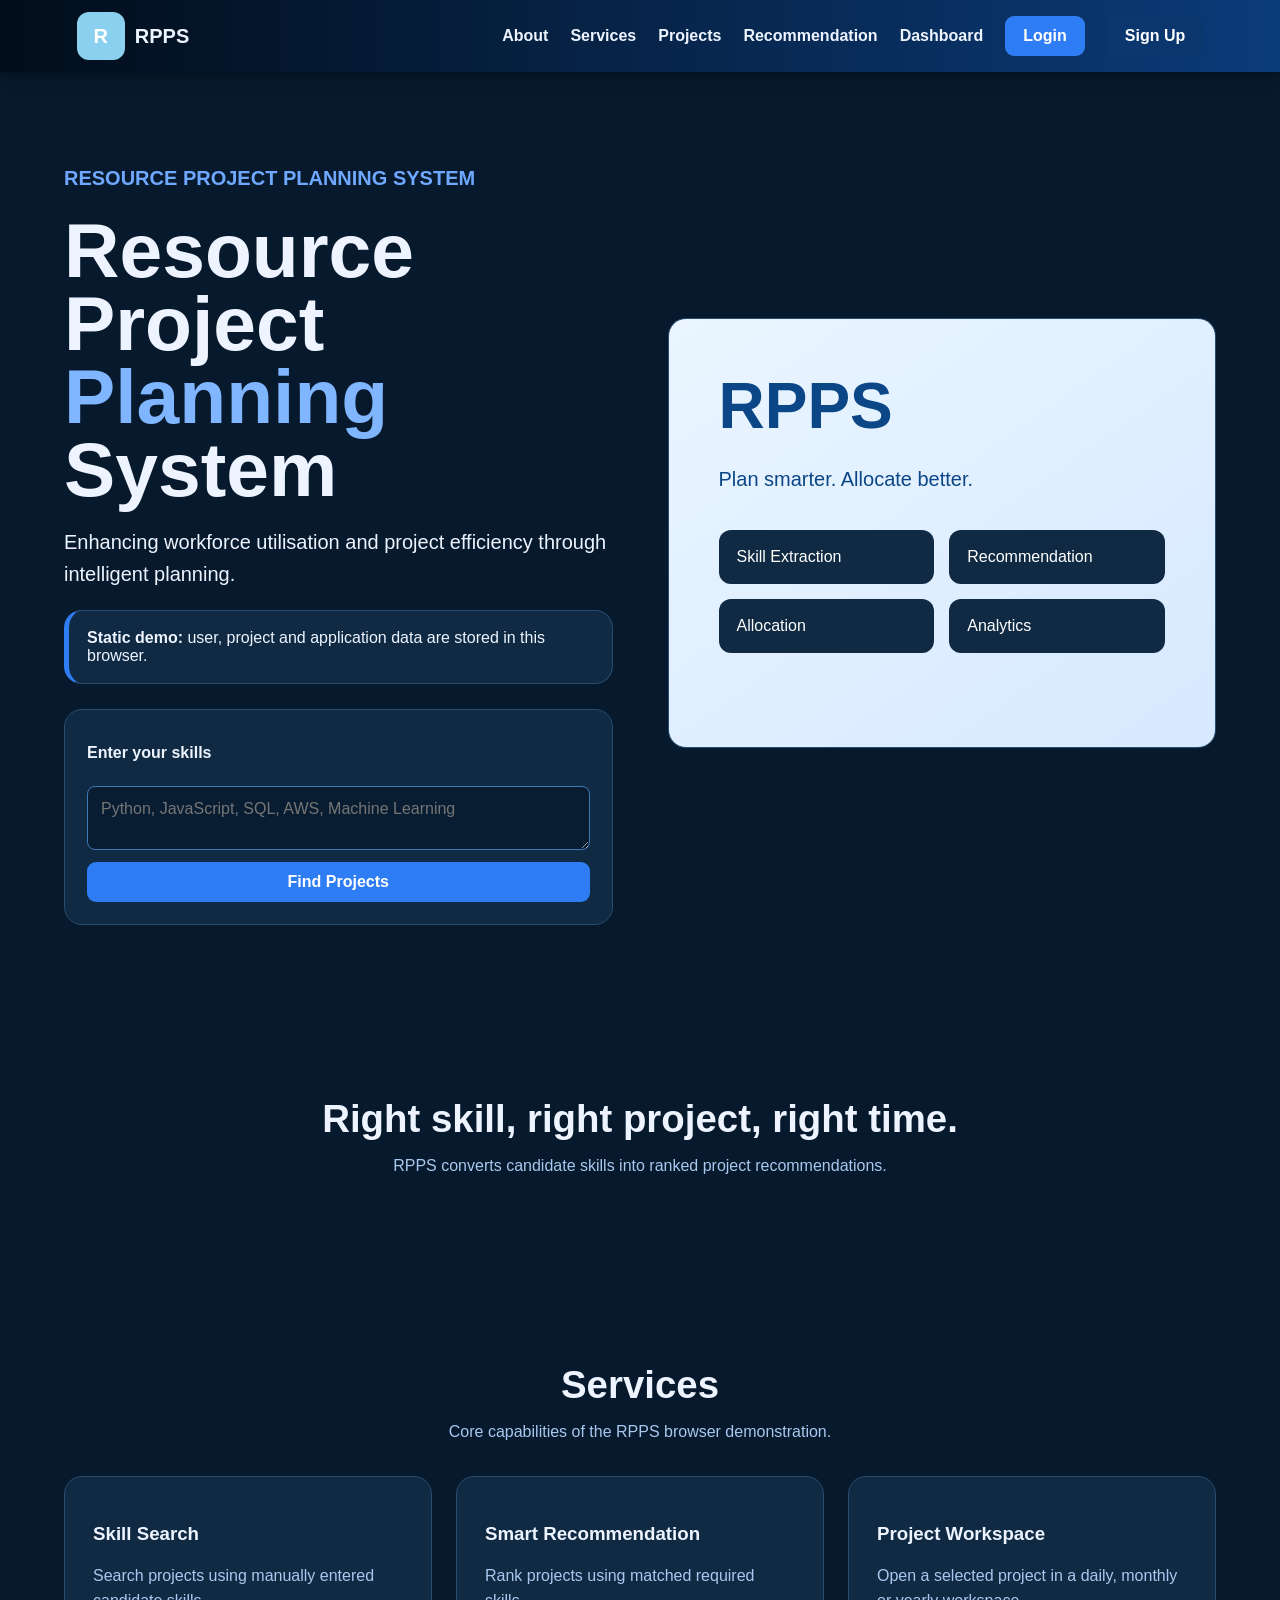
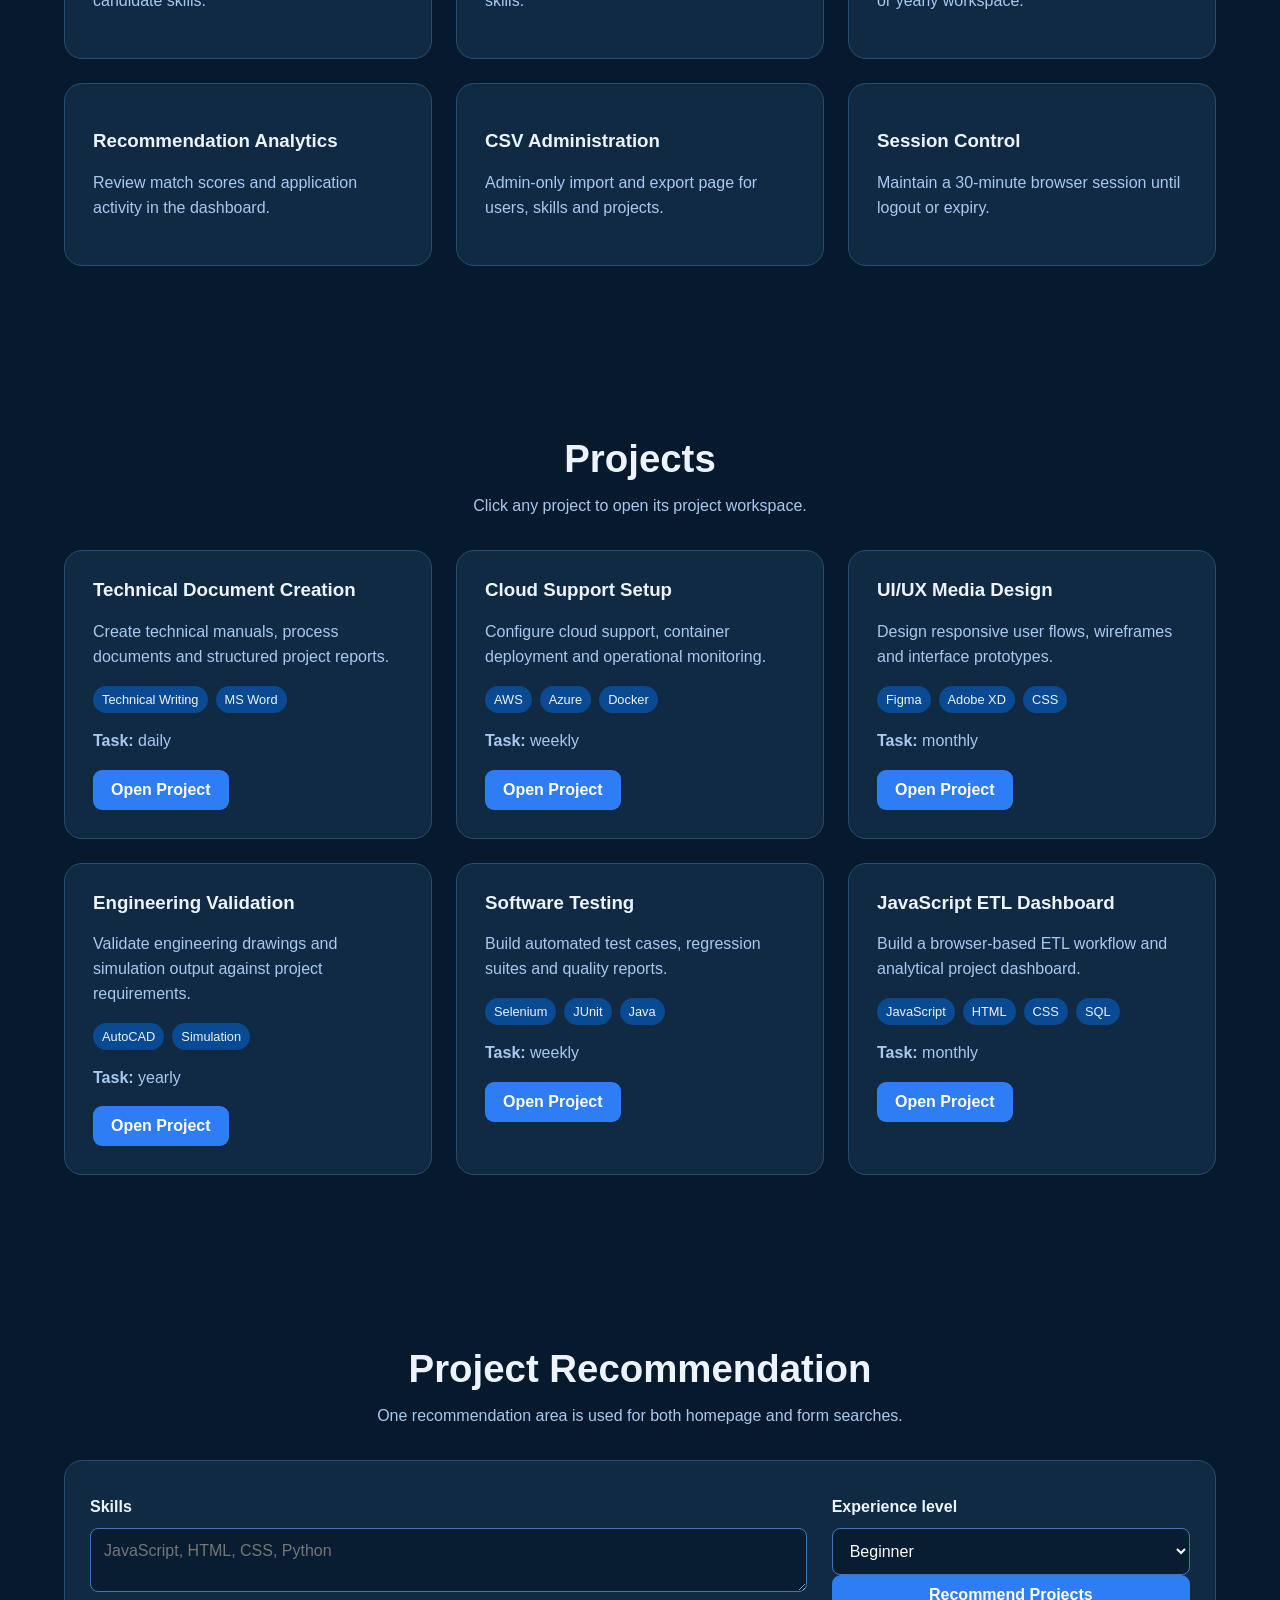
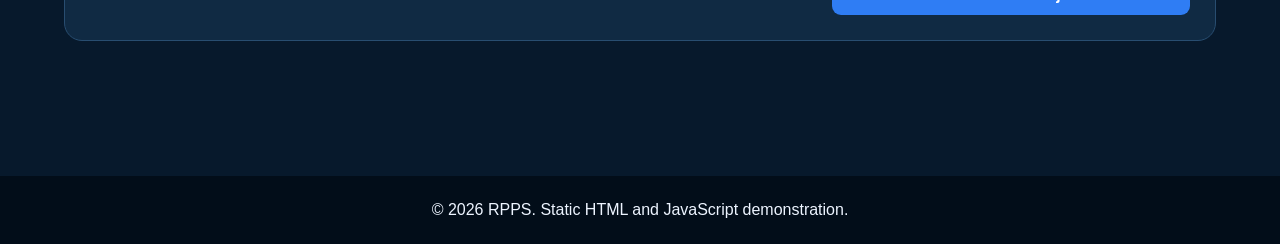
==== index.html @ f6f6fb82 "first commit" ====
<!DOCTYPE html>
<html lang="en">
<head>
  <meta charset="UTF-8" />
  <meta name="viewport" content="width=device-width, initial-scale=1.0" />
  <title>RPPS | Project Recommendation</title>
  <link rel="stylesheet" href="css/style.css" />
</head>
<body>
<header class="site-header">
  <a class="brand" href="index.html"><span class="brand-icon">R</span><span>RPPS</span></a>
  <button id="menuBtn" class="menu-btn" aria-label="Toggle navigation">☰</button>
  <nav id="mainNav" class="main-nav">
    <a href="#about">About</a><a href="#services">Services</a><a href="#projects">Projects</a>
    <a href="#recommendation">Recommendation</a><a href="dashboard.html">Dashboard</a>
    <a id="csvAdminLink" class="hidden" href="csv-admin.html">CSV Admin</a>
    <button id="loginOpen" class="btn btn-primary">Login</button>
    <button id="registerOpen" class="btn btn-dark">Sign Up</button>
    <button id="logoutBtn" class="btn btn-danger hidden">Logout</button>
  </nav>
</header>

<main>
  <section class="hero section-shell">
    <div class="hero-copy">
      <p class="eyebrow">RESOURCE PROJECT PLANNING SYSTEM</p>
      <h1>Resource Project <span>Planning</span> System</h1>
      <p>Enhancing workforce utilisation and project efficiency through intelligent planning.</p>
      <div class="notice"><strong>Static demo:</strong> user, project and application data are stored in this browser.</div>
      <div class="skill-search">
        <label for="heroSkills">Enter your skills</label>
        <textarea id="heroSkills" placeholder="Python, JavaScript, SQL, AWS, Machine Learning"></textarea>
        <button id="heroRecommendBtn" class="btn btn-primary">Find Projects</button>
      </div>
    </div>
    <div class="hero-card">
      <div class="hero-graphic">
        <h2>RPPS</h2><p>Plan smarter. Allocate better.</p>
        <div class="graphic-grid"><span>Skill Extraction</span><span>Recommendation</span><span>Allocation</span><span>Analytics</span></div>
      </div>
    </div>
  </section>

  <section id="about" class="section-shell center-section">
    <h2>Right skill, right project, right time.</h2>
    <p>RPPS converts candidate skills into ranked project recommendations.</p>
  </section>

  <section id="services" class="section-shell">
    <div class="section-heading"><h2>Services</h2><p>Core capabilities of the RPPS browser demonstration.</p></div>
    <div class="card-grid">
      <article class="info-card"><h3>Skill Search</h3><p>Search projects using manually entered candidate skills.</p></article>
      <article class="info-card"><h3>Smart Recommendation</h3><p>Rank projects using matched required skills.</p></article>
      <article class="info-card"><h3>Project Workspace</h3><p>Open a selected project in a daily, monthly or yearly workspace.</p></article>
      <article class="info-card"><h3>Recommendation Analytics</h3><p>Review match scores and application activity in the dashboard.</p></article>
      <article class="info-card"><h3>CSV Administration</h3><p>Admin-only import and export page for users, skills and projects.</p></article>
      <article class="info-card"><h3>Session Control</h3><p>Maintain a 30-minute browser session until logout or expiry.</p></article>
    </div>
  </section>

  <section id="projects" class="section-shell">
    <div class="section-heading"><h2>Projects</h2><p>Click any project to open its project workspace.</p></div>
    <div id="projectList" class="project-grid"></div>
  </section>

  <section id="recommendation" class="section-shell">
    <div class="section-heading"><h2>Project Recommendation</h2><p>One recommendation area is used for both homepage and form searches.</p></div>
    <div class="recommend-panel">
      <div>
        <label for="recommendSkills">Skills</label>
        <textarea id="recommendSkills" placeholder="JavaScript, HTML, CSS, Python"></textarea>
      </div>
      <div>
        <label for="experienceLevel">Experience level</label>
        <select id="experienceLevel"><option>Beginner</option><option>Intermediate</option><option>Advanced</option></select>
        <button id="recommendBtn" class="btn btn-primary full">Recommend Projects</button>
      </div>
    </div>
    <p id="recommendationMessage" class="form-message"></p>
    <div id="recommendationResults" class="project-grid"></div>
  </section>
</main>

<footer>© 2026 RPPS. Static HTML and JavaScript demonstration.</footer>

<div id="authModal" class="modal hidden" role="dialog" aria-modal="true">
  <div class="modal-card">
    <button id="modalClose" class="modal-close">×</button>
    <div class="auth-tabs"><button id="loginTab" class="active">Login</button><button id="registerTab">Register</button></div>
    <form id="loginForm">
      <h2>Login</h2>
      <label>Email<input id="loginEmail" type="email" required autocomplete="email"></label>
      <label>Password<input id="loginPassword" type="password" required autocomplete="current-password"></label>
      <button class="btn btn-primary full" type="submit">Login</button>
    </form>
    <form id="registerForm" class="hidden">
      <h2>Create Account</h2>
      <label>Full name<input id="registerName" type="text" minlength="2" maxlength="60" required></label>
      <label>Email<input id="registerEmail" type="email" required autocomplete="email"></label>
      <label>Password<input id="registerPassword" type="password" minlength="8" required autocomplete="new-password"></label>
      <label>Skills<textarea id="registerSkills" placeholder="Python, SQL, JavaScript" required></textarea></label>
      <small id="skillHelp">Skills are required. When you search first, they are copied here automatically.</small>
      <button class="btn btn-primary full" type="submit">Register</button>
    </form>
    <p id="authMessage" class="form-message"></p>
  </div>
</div>

<script src="js/common.js"></script>
<script src="js/app.js"></script>
</body>
</html>
---- css/style.css ----
:root{--bg:#07192c;--panel:#102a43;--panel2:#0c2239;--line:#284d70;--primary:#2f7df4;--primary2:#6fa8ff;--text:#edf4ff;--muted:#a9c8ef;--danger:#c0392b;--light:#f4f6f8;--ink:#20242a}
*{box-sizing:border-box}html{scroll-behavior:smooth}body{margin:0;font-family:Inter,Arial,sans-serif;background:var(--bg);color:var(--text)}button,input,textarea,select{font:inherit}a{color:inherit;text-decoration:none}.hidden{display:none!important}.site-header,.workspace-header{position:sticky;top:0;z-index:20;display:flex;align-items:center;justify-content:space-between;padding:12px 6%;background:linear-gradient(90deg,#020d19,#0b3b79);box-shadow:0 3px 15px #0005}.brand{display:flex;align-items:center;gap:10px;font-weight:800;font-size:1.25rem}.brand-icon{display:grid;place-items:center;width:48px;height:48px;border-radius:12px;background:#8bd1ef;color:white}.main-nav,.workspace-header nav{display:flex;align-items:center;gap:22px}.main-nav a,.workspace-header a{font-weight:700}.menu-btn{display:none;background:transparent;color:white;border:1px solid #ffffff88;border-radius:8px;padding:8px 12px}.btn{border:0;border-radius:9px;padding:11px 18px;font-weight:800;cursor:pointer;display:inline-block}.btn-primary{background:var(--primary);color:#fff}.btn-dark{background:#0b376e;color:#fff}.btn-danger{background:var(--danger);color:#fff}.full{width:100%;text-align:center}.section-shell{width:min(1450px,90%);margin:auto;padding:70px 0}.hero{display:grid;grid-template-columns:1fr 1fr;gap:55px;align-items:center;min-height:760px}.eyebrow{color:var(--primary2);font-weight:800}.hero h1{font-size:clamp(3rem,6vw,6rem);line-height:.95;margin:15px 0}.hero h1 span{color:#80b5ff}.hero p{font-size:1.25rem;line-height:1.6}.notice,.skill-search,.hero-graphic,.info-card,.project-card,.recommend-panel,.dashboard-card{background:var(--panel);border:1px solid var(--line);border-radius:18px}.notice{padding:18px;border-left:5px solid var(--primary)}.skill-search{margin-top:25px;padding:22px;display:grid;gap:12px}.hero-graphic{padding:50px;background:linear-gradient(145deg,#eaf5ff,#d7e9ff);color:#0b4787;min-height:430px}.hero-graphic h2{font-size:4rem;margin:0}.graphic-grid{display:grid;grid-template-columns:1fr 1fr;gap:15px;margin-top:35px}.graphic-grid span{padding:18px;background:#102a43;color:#fff;border-radius:12px}.center-section,.section-heading{text-align:center}.section-heading{margin-bottom:35px}.section-heading.left{text-align:left}.section-heading h1,.section-heading h2,.center-section h2{font-size:2.4rem;margin-bottom:10px}.section-heading p,.center-section p{color:var(--muted)}.card-grid,.project-grid{display:grid;grid-template-columns:repeat(3,1fr);gap:24px}.info-card,.project-card{padding:28px}.info-card p,.project-card p{color:var(--muted);line-height:1.55}.project-card{cursor:pointer;transition:.2s}.project-card:hover{transform:translateY(-4px);border-color:var(--primary2)}.project-card h3{margin-top:0}.skill-tags{display:flex;gap:8px;flex-wrap:wrap}.skill-tags span,.badge{background:#0a4a92;padding:6px 9px;border-radius:999px;font-size:.8rem}.match{font-size:1.5rem;font-weight:900;color:#7ed4ff}.recommend-panel{display:grid;grid-template-columns:2fr 1fr;gap:25px;padding:25px;margin-bottom:25px}label{display:grid;gap:8px;font-weight:800;margin:12px 0}input,textarea,select{width:100%;padding:13px;border:1px solid #3f78b5;border-radius:8px;background:#091d32;color:#fff}textarea{resize:vertical}.form-message{min-height:24px;color:#ffcb6b}.modal{position:fixed;inset:0;z-index:50;background:#000b;display:grid;place-items:center;padding:20px}.modal-card{width:min(520px,100%);background:var(--panel2);padding:28px;border-radius:16px;position:relative;border:1px solid var(--line)}.modal-close{position:absolute;right:15px;top:10px;background:transparent;color:white;border:0;font-size:2rem}.auth-tabs{display:flex;gap:10px}.auth-tabs button{flex:1;padding:10px;background:#09213b;color:white;border:1px solid var(--line)}.auth-tabs .active{background:var(--primary)}footer{padding:25px;text-align:center;background:#020d19}.stats-grid,.task-summary{display:grid;grid-template-columns:repeat(4,1fr);gap:18px}.stat,.task-summary>div{background:#fff;color:var(--ink);padding:25px;text-align:center;border-radius:12px;border-top:4px solid #5d90d8;box-shadow:0 5px 15px #0002}.stat span,.task-summary strong{display:block;color:#4f82cf;font-size:1.8rem}.dashboard-card{padding:25px;margin-top:25px}.table-wrap{overflow:auto}table{width:100%;border-collapse:collapse}th,td{padding:13px;border-bottom:1px solid var(--line);text-align:left}.analytics-row{display:grid;grid-template-columns:220px 1fr 70px;gap:15px;align-items:center;margin:14px 0}.bar-track{height:18px;background:#07192c;border-radius:20px;overflow:hidden}.bar-fill{height:100%;background:linear-gradient(90deg,#4b8cf5,#8ac6ff)}pre{white-space:pre-wrap;color:#b9d8ff}.file-label{margin-top:10px}.workspace-page{background:#f2f5f7;color:var(--ink)}.workspace-layout{display:grid;grid-template-columns:390px 1fr;min-height:calc(100vh - 72px)}.workspace-sidebar{background:#fff;padding:20px;border-right:1px solid #d6dde5}.workspace-sidebar h2{color:#4f82cf}.workspace-sidebar .project-card{background:#fff;color:var(--ink);box-shadow:0 3px 12px #0001;margin-bottom:15px}.workspace-sidebar .project-card p{color:#555}.cluster-item{padding:12px;border-left:5px solid #5d90d8;background:#f3f6fa;margin:10px 0;border-radius:6px}.workspace-main{padding:25px}.project-form-card{background:#fff;padding:22px;border:1px solid #ccd3da;border-radius:8px;box-shadow:0 3px 10px #0001}.project-form-card input,.project-form-card textarea{background:#fff;color:#222;border-color:#d2dae2}.project-form-title{display:flex;justify-content:space-between;align-items:center}.form-grid{display:grid;grid-template-columns:1fr 1fr;gap:16px}.input-prefix{display:flex}.input-prefix span{padding:12px;border:1px solid #d2dae2;background:#f4f6f8}.input-prefix input{border-radius:0 8px 8px 0}.resource-links a{display:inline-block;margin:4px 8px 8px 0;color:#246fc9;text-decoration:underline}.workspace-actions{display:flex;gap:12px;margin-top:16px}
@media(max-width:950px){.main-nav{display:none;position:absolute;top:72px;left:0;right:0;flex-direction:column;background:#08274b;padding:20px}.main-nav.open{display:flex}.menu-btn{display:block}.hero,.recommend-panel,.workspace-layout{grid-template-columns:1fr}.card-grid,.project-grid{grid-template-columns:1fr 1fr}.workspace-sidebar{border-right:0}.stats-grid,.task-summary{grid-template-columns:1fr 1fr}}
@media(max-width:620px){.card-grid,.project-grid,.stats-grid,.task-summary,.form-grid{grid-template-columns:1fr}.section-shell{width:92%}.hero h1{font-size:3.2rem}.analytics-row{grid-template-columns:1fr}.workspace-header nav{gap:8px;font-size:.85rem}}
.summary-tab{border:0;cursor:pointer;background:#fff;color:var(--ink);padding:25px;text-align:center;border-radius:12px;border-top:4px solid #5d90d8;box-shadow:0 5px 15px #0002}.summary-tab strong{display:block;color:#4f82cf;font-size:1.05rem;margin-top:8px}.summary-tab.active{outline:3px solid #79aef2;background:#eef6ff}.selected-project-mini{padding:14px;background:#edf5ff;border-left:5px solid #5d90d8;border-radius:8px;margin-bottom:18px}.selected-project-mini small{display:block;margin-top:6px;color:#596673}.task-sidebar-list{display:grid;gap:10px;margin-bottom:18px}.task-list-item{width:100%;display:flex;align-items:center;justify-content:space-between;gap:12px;text-align:left;border:1px solid #d7e0e9;background:#fff;padding:14px;border-radius:8px;cursor:pointer}.task-list-item:hover,.task-list-item.active{border-color:#5d90d8;background:#eef6ff}.task-list-item span{display:grid;gap:5px}.task-list-item small{color:#66727d}.priority{font-style:normal;font-size:.7rem;font-weight:900;padding:5px 8px;border-radius:999px}.priority.high{background:#ffe3e3;color:#a21d1d}.priority.medium{background:#fff1c9;color:#805a00}.priority.low{background:#dff4e5;color:#176b35}.priority.milestone{background:#e9ddff;color:#5c2a9d}.video-section{margin:20px 0}.video-container{aspect-ratio:16/9;max-width:760px;background:#091d32;border-radius:10px;overflow:hidden;display:grid;place-items:center}.video-container iframe,.video-container video{width:100%;height:100%;border:0}.video-placeholder{color:#c7d9ef;padding:20px;text-align:center}.empty-state{color:#68737d}.csv-card-grid{margin-top:28px}.csv-stats{margin-bottom:28px}
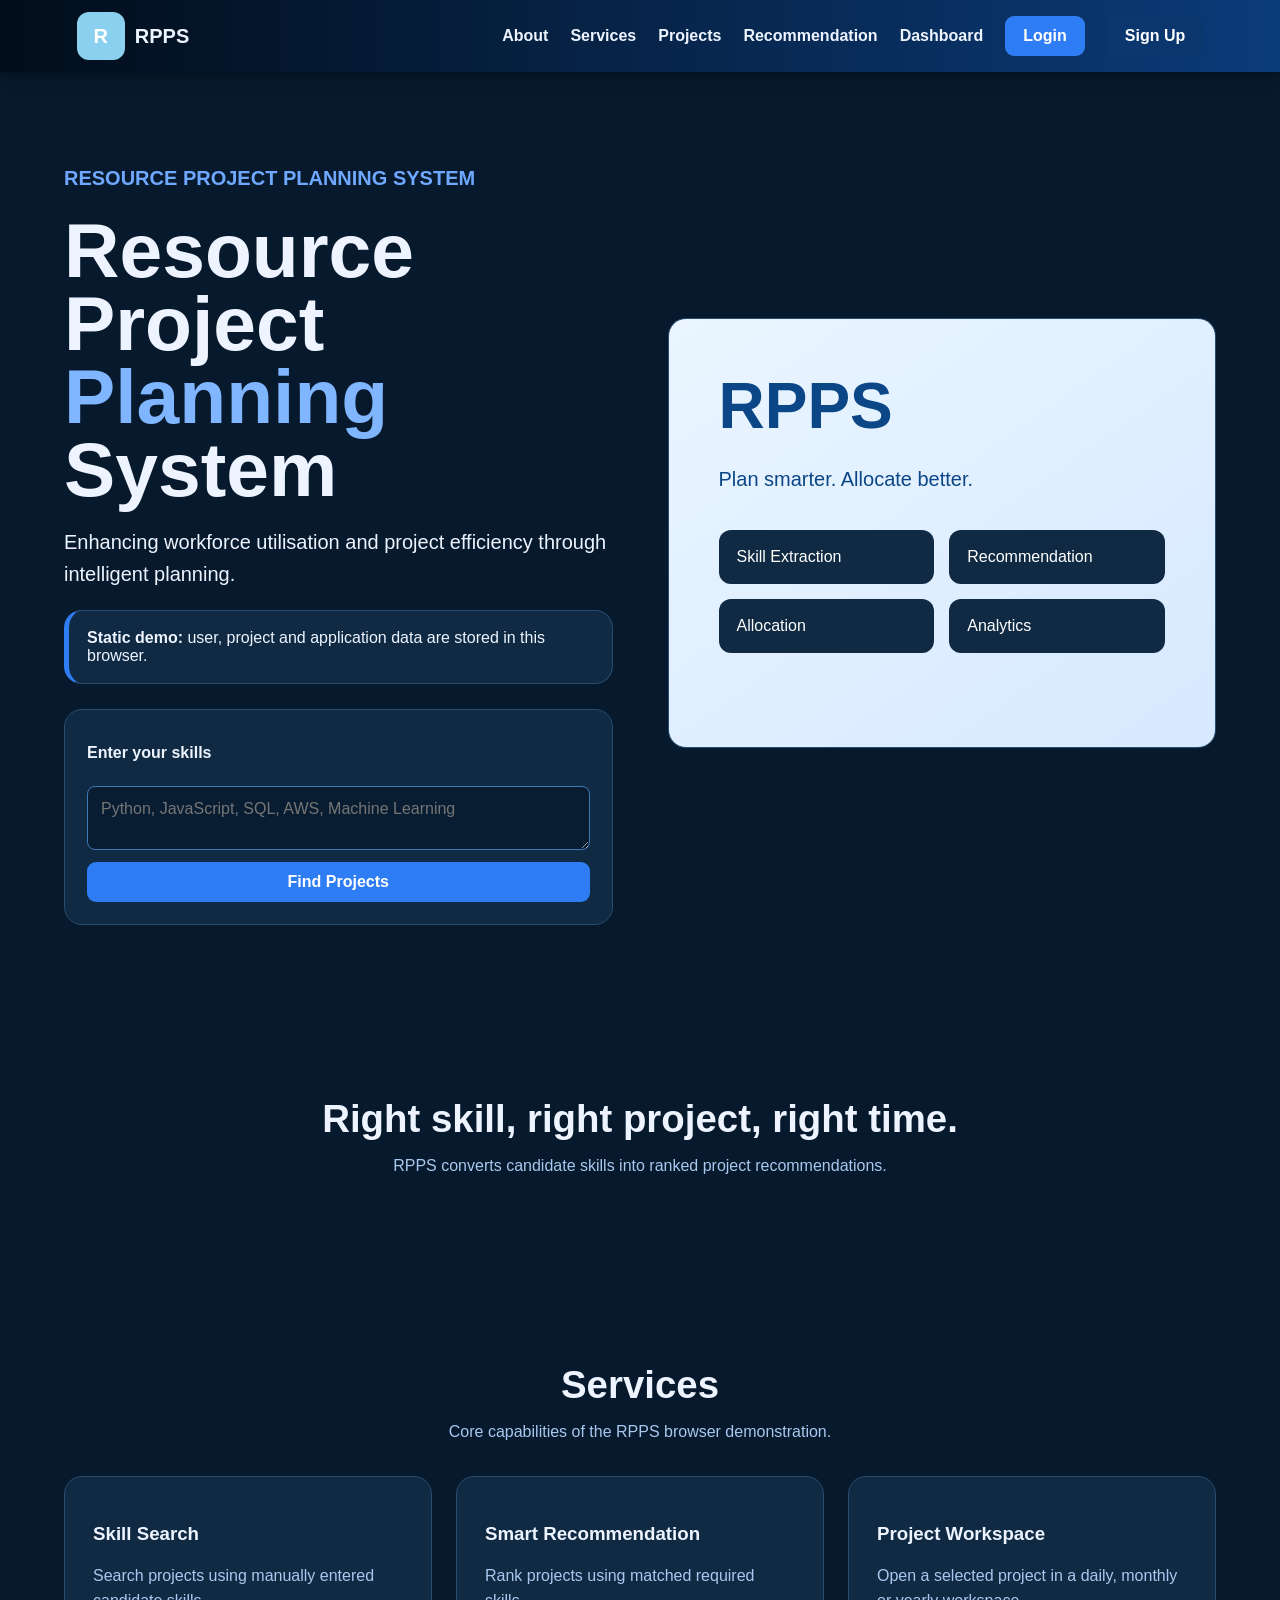
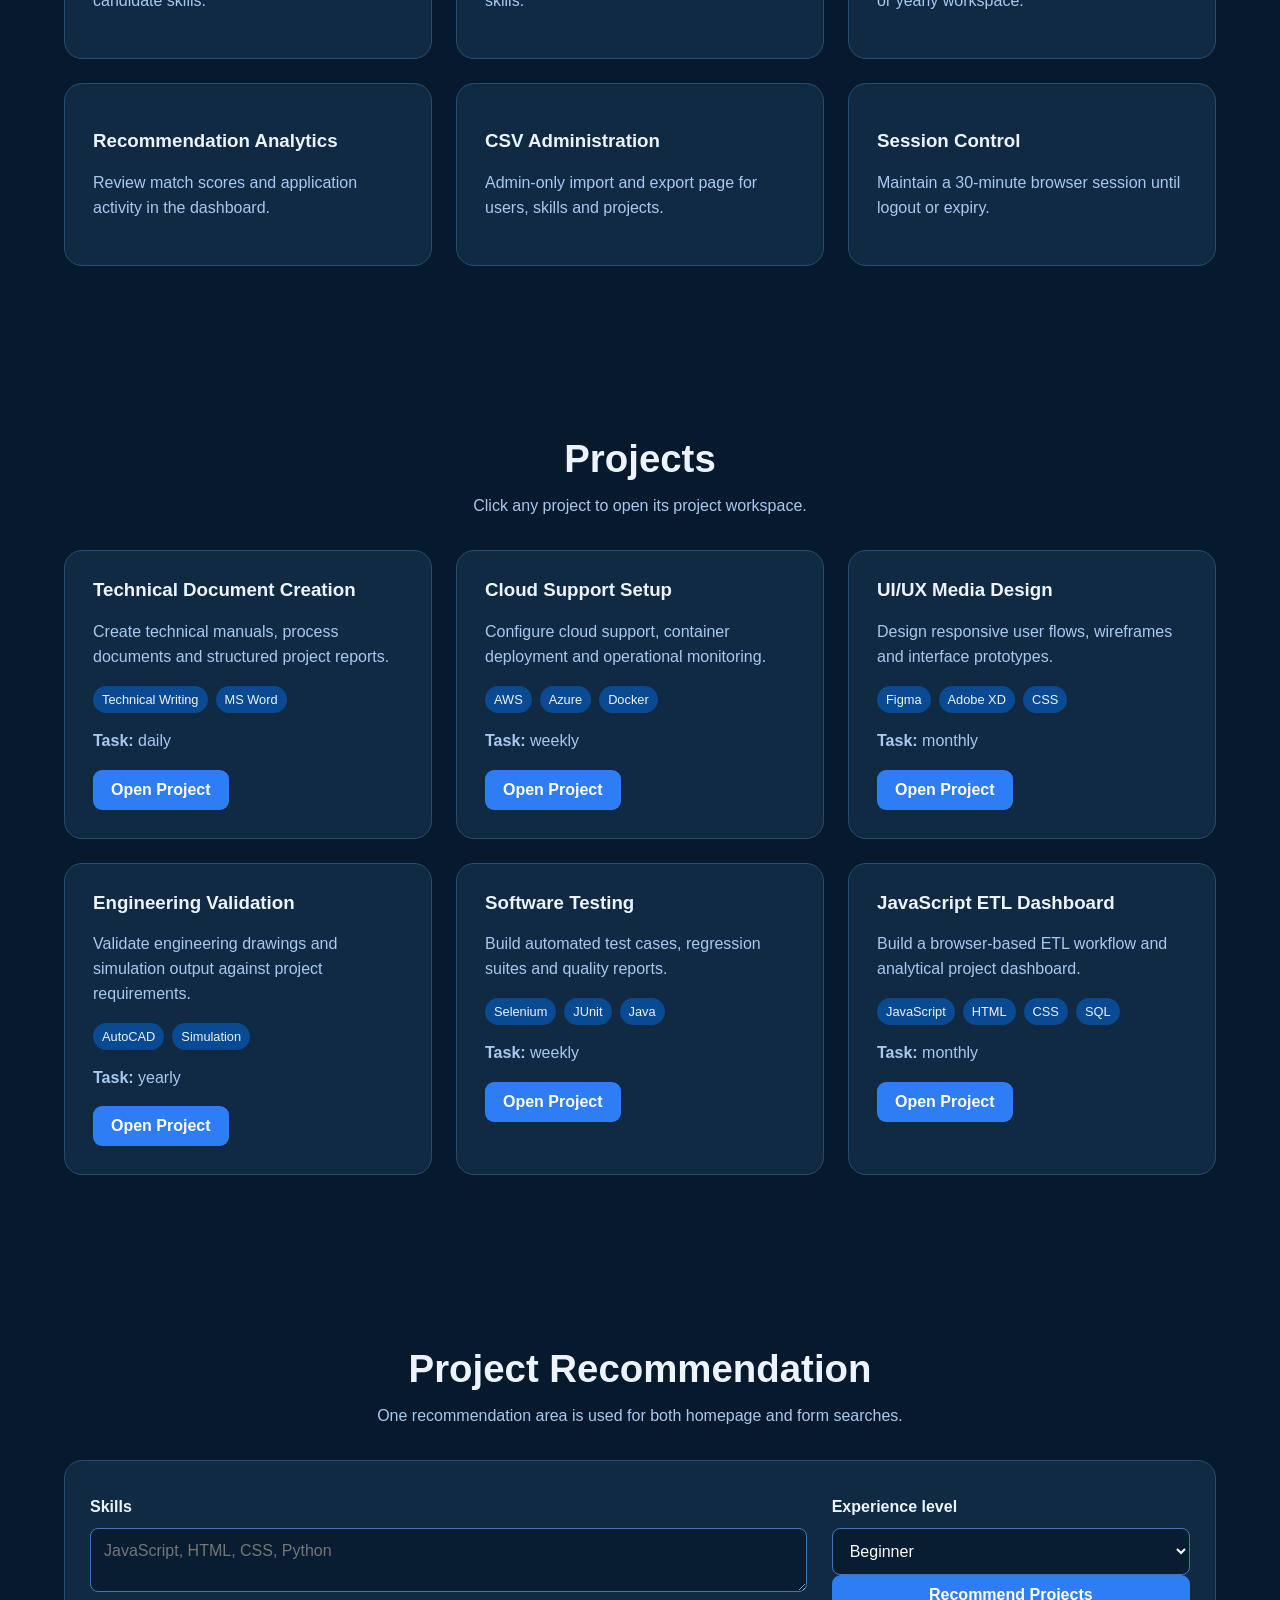
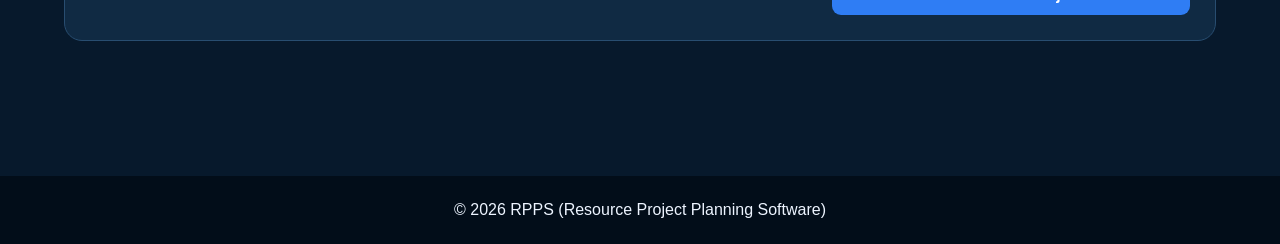
==== commit 58ef1fc6: "Update footer text for RPPS branding" ====
--- a/index.html
+++ b/index.html
@@ -81,7 +81,7 @@
   </section>
 </main>
 
-<footer>© 2026 RPPS. Static HTML and JavaScript demonstration.</footer>
+<footer>© 2026 RPPS (Resource Project Planning Software)</footer>
 
 <div id="authModal" class="modal hidden" role="dialog" aria-modal="true">
   <div class="modal-card">
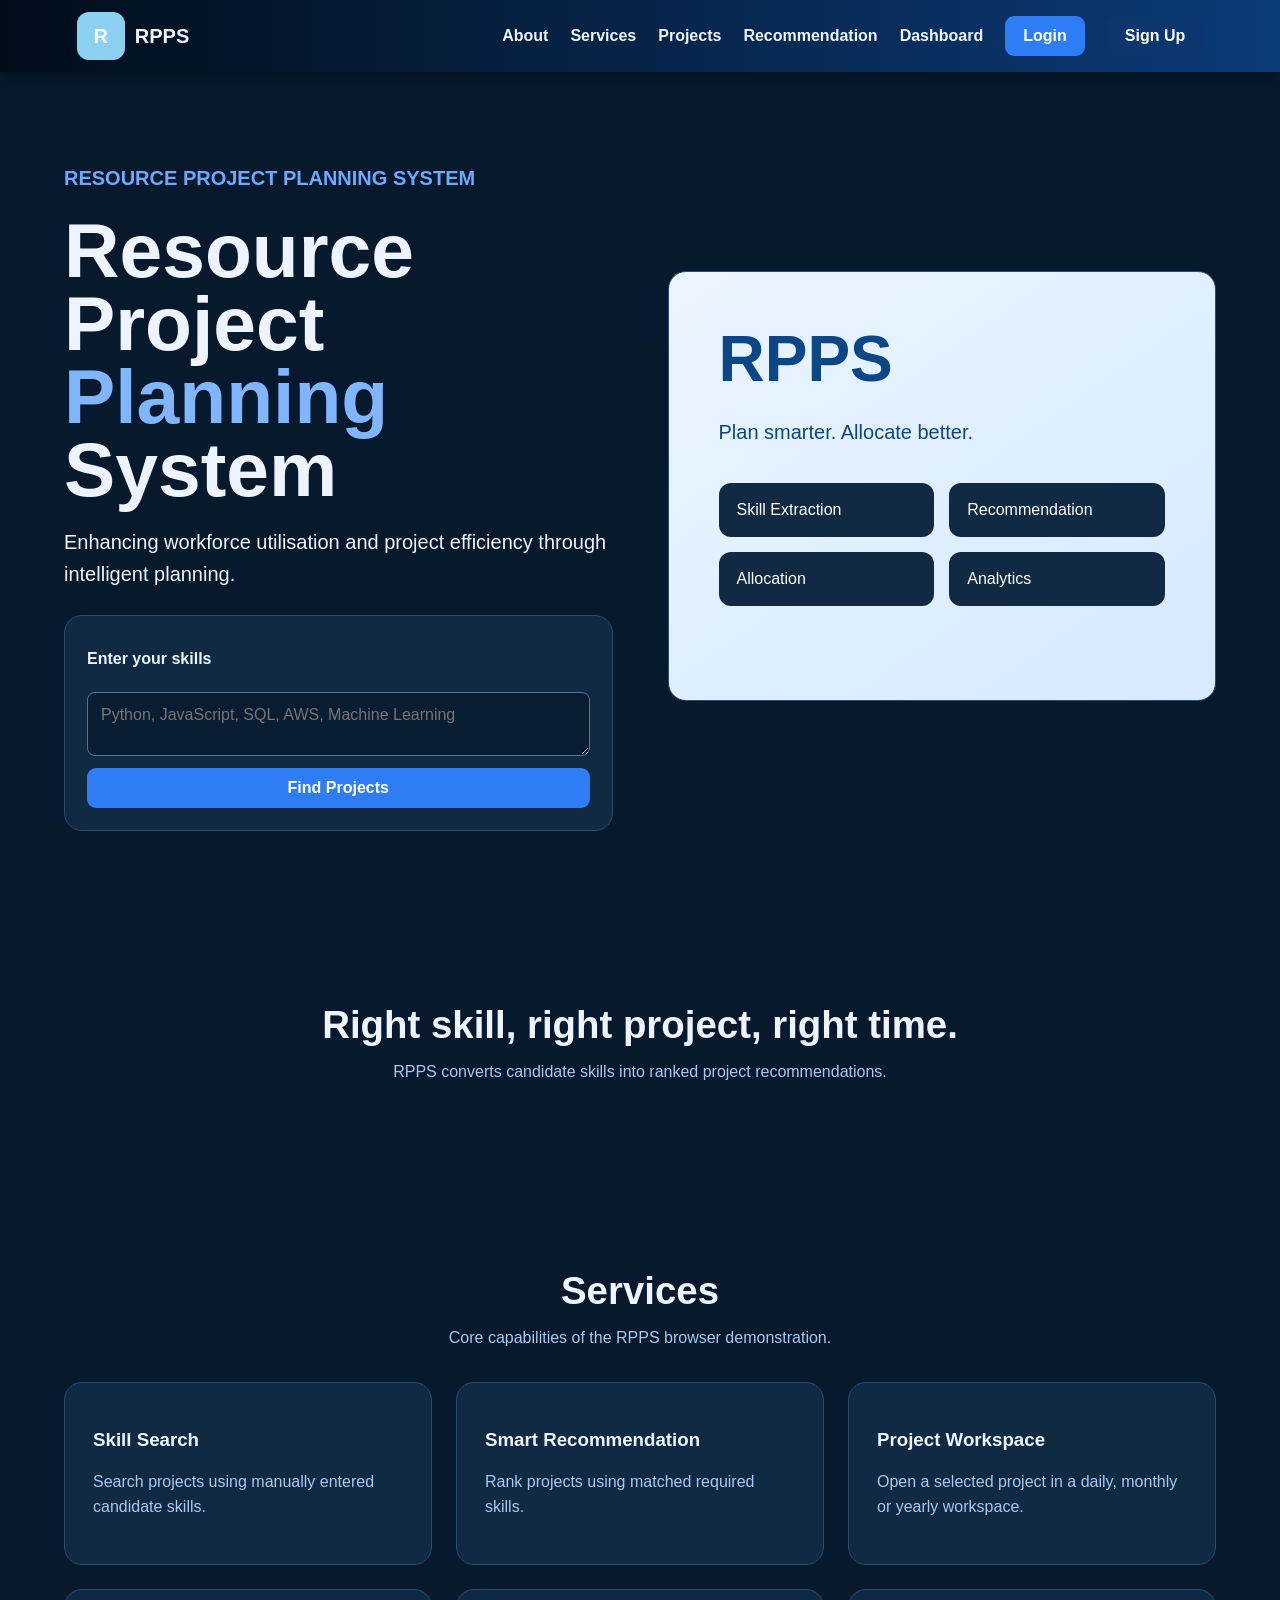
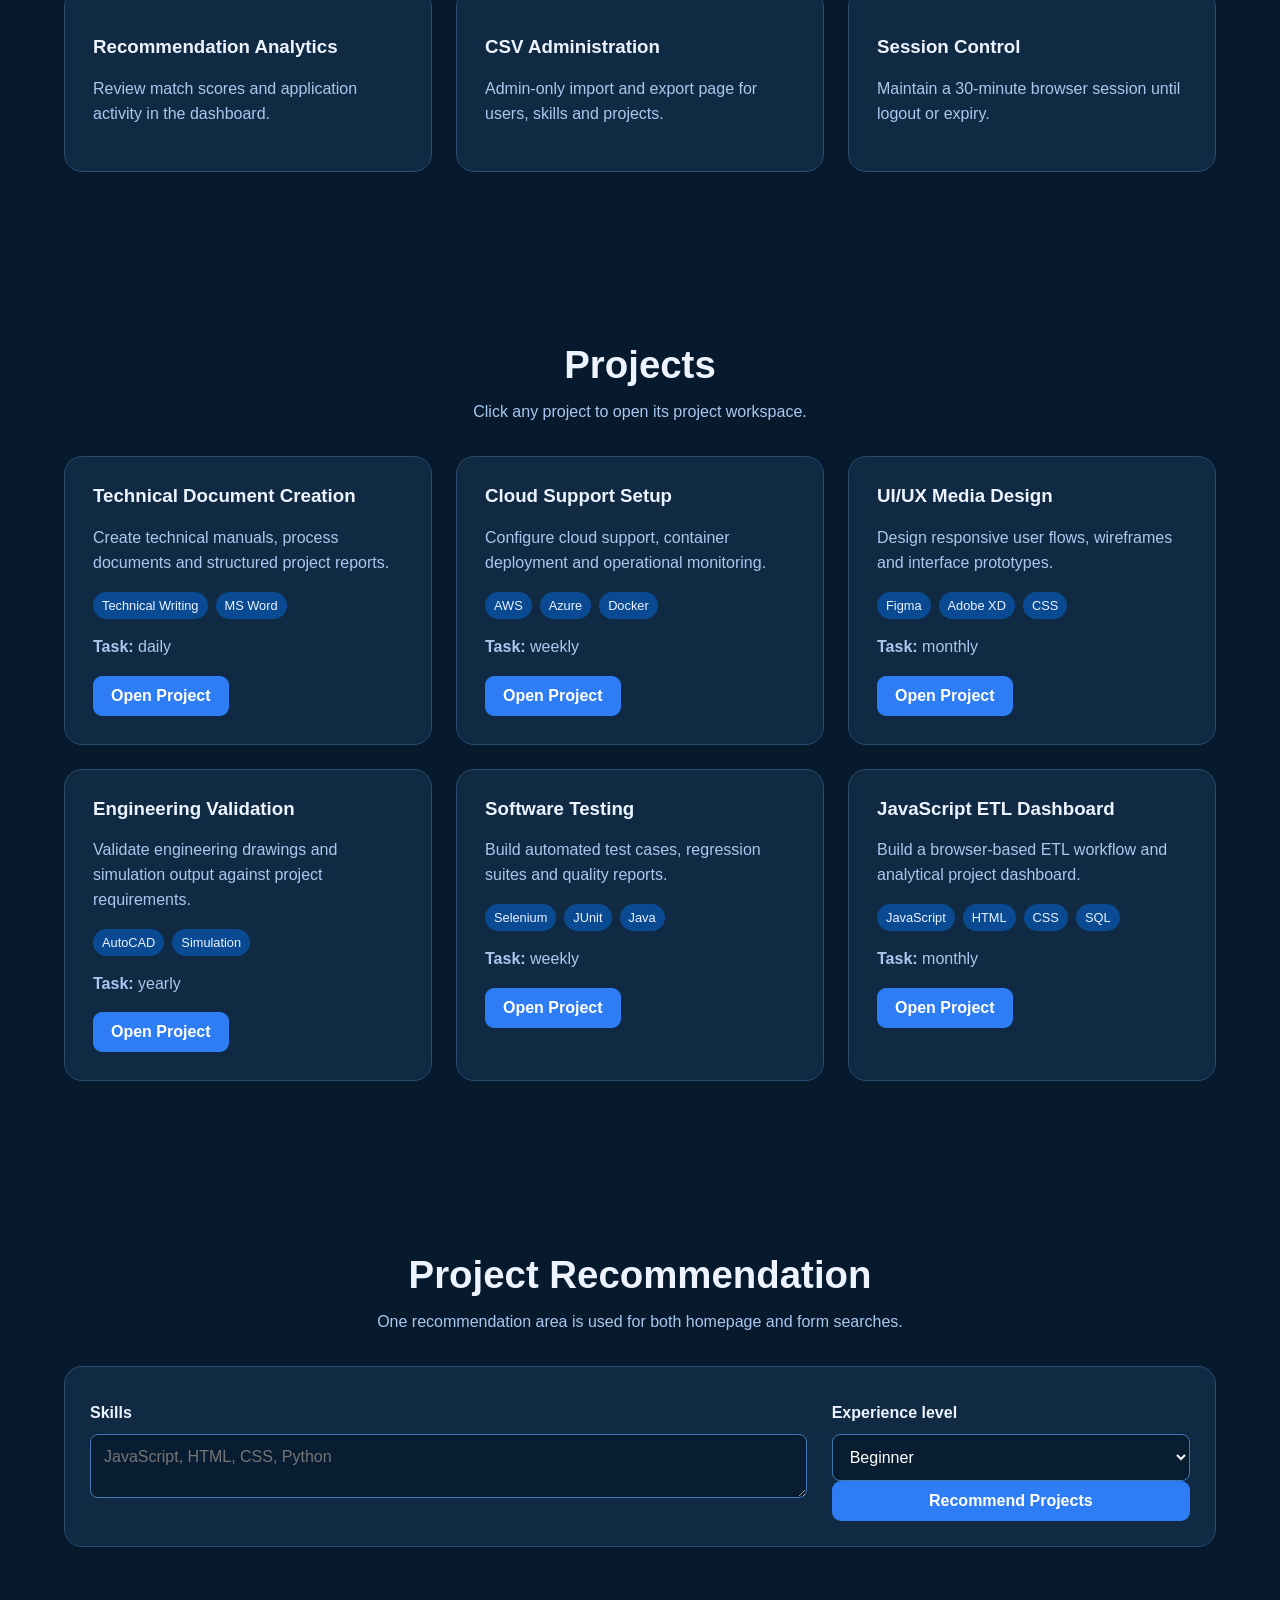
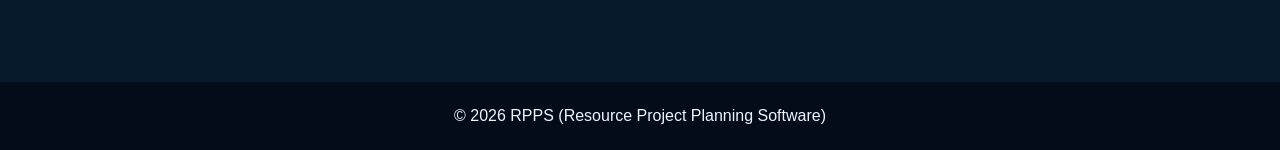
==== commit 45a6d3a0: "Remove static demo notice from index.html Removed static demo notice from the hero section." ====
--- a/index.html
+++ b/index.html
@@ -26,7 +26,6 @@
       <p class="eyebrow">RESOURCE PROJECT PLANNING SYSTEM</p>
       <h1>Resource Project <span>Planning</span> System</h1>
       <p>Enhancing workforce utilisation and project efficiency through intelligent planning.</p>
-      <div class="notice"><strong>Static demo:</strong> user, project and application data are stored in this browser.</div>
       <div class="skill-search">
         <label for="heroSkills">Enter your skills</label>
         <textarea id="heroSkills" placeholder="Python, JavaScript, SQL, AWS, Machine Learning"></textarea>
